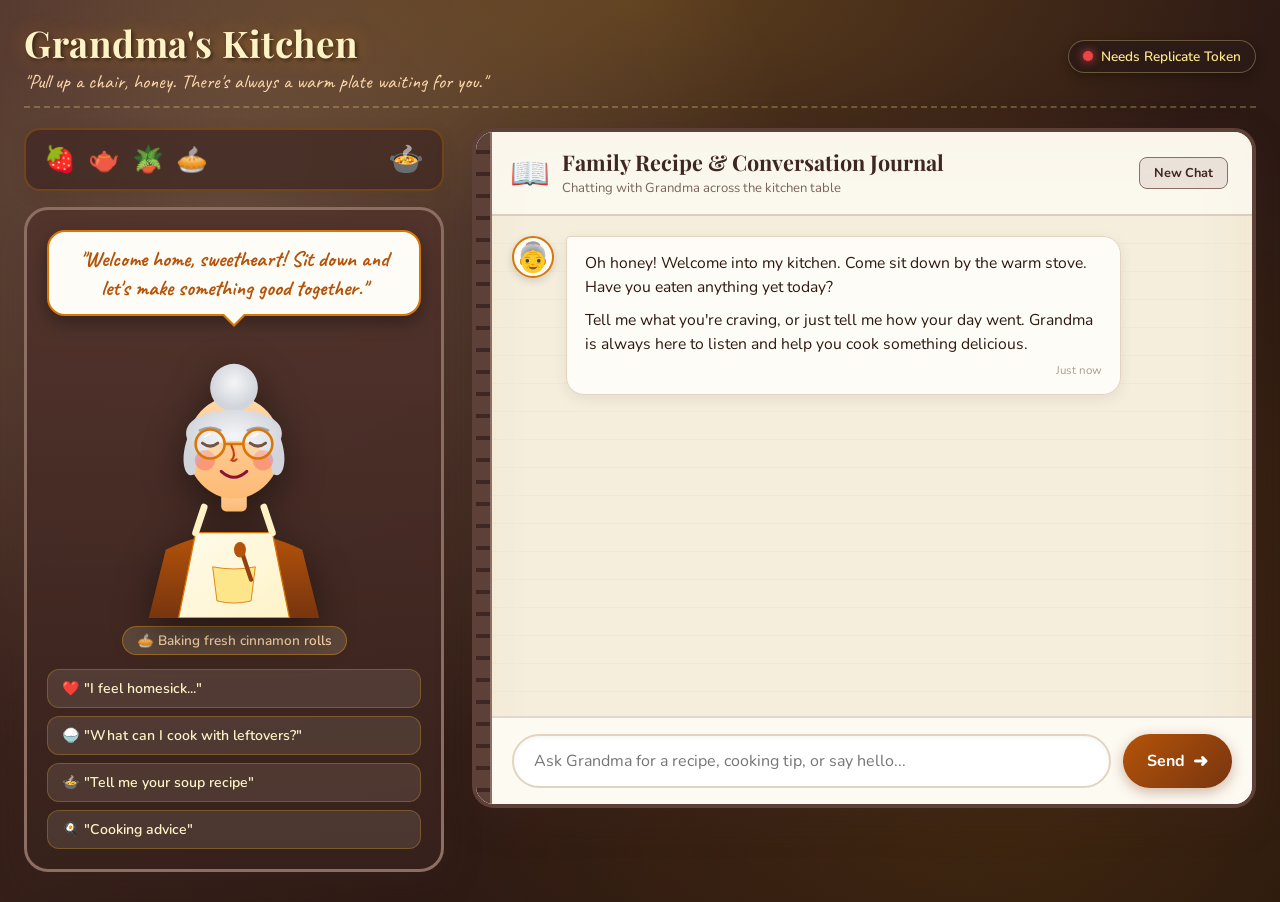
==== grandmas-kitchen/index.html @ b8f6bcdd "Add Grandma's Kitchen interactive AI chatbot" ====
<!DOCTYPE html>
<html lang="en">
<head>
  <meta charset="UTF-8">
  <meta name="viewport" content="width=device-width, initial-scale=1.0">
  <title>Grandma's Kitchen - Warm Comfort & Recipes</title>
  
  <!-- Google Fonts: Cozy serif + warm cursive/handwriting -->
  <link rel="preconnect" href="https://fonts.googleapis.com">
  <link rel="preconnect" href="https://fonts.gstatic.com" crossorigin>
  <link href="https://fonts.googleapis.com/css2?family=Caveat:wght@600;700&family=Nunito:wght@400;600;700;800&family=Playfair+Display:ital,wght@0,600;0,700;1,400&display=swap" rel="stylesheet">
  
  <link rel="stylesheet" href="style.css">
</head>
<body>
  <!-- Ambient Kitchen Background with warm lighting overlay -->
  <div class="kitchen-scene">
    <div class="warm-glow"></div>
    <div class="window-sunlight"></div>

    <!-- Kitchen Scene Top Header -->
    <header class="kitchen-header">
      <div class="header-content">
        <h1>Grandma's Kitchen</h1>
        <p class="tagline">"Pull up a chair, honey. There's always a warm plate waiting for you."</p>
      </div>
      <div class="api-status-pill" id="status-pill" title="Click to check or update API connection">
        <span class="status-indicator" id="status-dot"></span>
        <span id="status-text">Connecting to Grandma...</span>
      </div>
    </header>

    <!-- Main Experience Area -->
    <main class="kitchen-main">
      
      <!-- LEFT: Grandma in her Kitchen -->
      <section class="grandma-area">
        <!-- Cozy kitchen props & background elements -->
        <div class="kitchen-decor">
          <div class="cabinet-shelf">
            <span class="decor-item jar" title="Strawberry Jam">🍓</span>
            <span class="decor-item tea" title="Herbal Tea">🫖</span>
            <span class="decor-item plant" title="Kitchen Basil">🪴</span>
            <span class="decor-item pie" title="Fresh Baked Apple Pie">🥧</span>
          </div>
          
          <div class="stove-area">
            <div class="steam-pot" title="Soup simmering on the stove">
              <span class="steam s1">~</span>
              <span class="steam s2">~</span>
              <span class="steam s3">~</span>
              <div class="pot">🍲</div>
            </div>
          </div>
        </div>

        <!-- Grandma Character Illustration -->
        <div class="character-card">
          <!-- Speech thought / feeling bubble above Grandma -->
          <div class="grandma-speech-bubble" id="speech-bubble">
            <span id="bubble-text">"Welcome home, sweetheart! Sit down and let's make something good together."</span>
          </div>

          <div class="grandma-illustration" id="grandma-avatar">
            <!-- SVG Grandma with animations -->
            <svg viewBox="0 0 280 340" width="100%" height="100%" class="grandma-svg">
              <defs>
                <radialGradient id="hairGrad" cx="50%" cy="40%" r="50%">
                  <stop offset="0%" stop-color="#f5f5f7"/>
                  <stop offset="100%" stop-color="#d1d5db"/>
                </radialGradient>
                <linearGradient id="skinGrad" x1="0%" y1="0%" x2="0%" y2="100%">
                  <stop offset="0%" stop-color="#fed7aa"/>
                  <stop offset="100%" stop-color="#fdba74"/>
                </linearGradient>
                <linearGradient id="apronGrad" x1="0%" y1="0%" x2="100%" y2="100%">
                  <stop offset="0%" stop-color="#fffbeb"/>
                  <stop offset="100%" stop-color="#fef3c7"/>
                </linearGradient>
                <linearGradient id="dressGrad" x1="0%" y1="0%" x2="0%" y2="100%">
                  <stop offset="0%" stop-color="#b45309"/>
                  <stop offset="100%" stop-color="#78350f"/>
                </linearGradient>
              </defs>

              <!-- Body / Dress -->
              <path d="M 60 260 Q 140 220 220 260 L 240 340 L 40 340 Z" fill="url(#dressGrad)" />

              <!-- Floral / Checked Apron -->
              <path d="M 95 240 L 185 240 L 205 340 L 75 340 Z" fill="url(#apronGrad)" stroke="#d97706" stroke-width="1.5" />
              <!-- Apron Straps -->
              <line x1="105" y1="210" x2="95" y2="240" stroke="#fef3c7" stroke-width="8" stroke-linecap="round"/>
              <line x1="175" y1="210" x2="185" y2="240" stroke="#fef3c7" stroke-width="8" stroke-linecap="round"/>
              <!-- Apron Pocket -->
              <path d="M 115 280 Q 140 285 165 280 L 160 320 Q 140 325 120 320 Z" fill="#fde68a" stroke="#d97706" stroke-width="1" />
              <!-- Wooden Spoon in Pocket -->
              <line x1="150" y1="265" x2="160" y2="295" stroke="#92400e" stroke-width="5" stroke-linecap="round"/>
              <ellipse cx="147" cy="260" rx="7" ry="9" fill="#b45309"/>

              <!-- Neck -->
              <rect x="125" y="180" width="30" height="35" fill="url(#skinGrad)" rx="6"/>

              <!-- Head Base -->
              <ellipse cx="140" cy="140" rx="55" ry="60" fill="url(#skinGrad)" />

              <!-- Fluffy Hair Behind & Bun -->
              <circle cx="140" cy="70" r="28" fill="url(#hairGrad)" />
              <path d="M 85 130 C 70 85, 210 85, 195 130 C 205 160, 195 180, 185 170 C 185 120, 95 120, 95 170 C 85 180, 75 160, 85 130 Z" fill="url(#hairGrad)" />

              <!-- Rosy Cheeks -->
              <circle cx="106" cy="155" r="12" fill="#f43f5e" opacity="0.32" />
              <circle cx="174" cy="155" r="12" fill="#f43f5e" opacity="0.32" />

              <!-- Kind Eyes (with blinking animation) -->
              <g class="grandma-eyes">
                <!-- Eyebrows -->
                <path d="M 100 120 Q 112 114 124 120" stroke="#9ca3af" stroke-width="3" fill="none" stroke-linecap="round"/>
                <path d="M 156 120 Q 168 114 180 120" stroke="#9ca3af" stroke-width="3" fill="none" stroke-linecap="round"/>
                
                <!-- Eye curves / joyful smile lines -->
                <path d="M 103 135 Q 112 142 121 135" stroke="#451a03" stroke-width="3.5" fill="none" stroke-linecap="round" class="eye-left"/>
                <path d="M 159 135 Q 168 142 177 135" stroke="#451a03" stroke-width="3.5" fill="none" stroke-linecap="round" class="eye-right"/>
              </g>

              <!-- Reading Glasses -->
              <g class="grandma-glasses">
                <circle cx="112" cy="136" r="17" fill="rgba(255,255,255,0.25)" stroke="#d97706" stroke-width="3"/>
                <circle cx="168" cy="136" r="17" fill="rgba(255,255,255,0.25)" stroke="#d97706" stroke-width="3"/>
                <line x1="129" y1="136" x2="151" y2="136" stroke="#d97706" stroke-width="3"/>
                <!-- Glasses Glint -->
                <line x1="105" y1="128" x2="112" y2="124" stroke="#ffffff" stroke-width="2" opacity="0.75" stroke-linecap="round"/>
                <line x1="161" y1="128" x2="168" y2="124" stroke="#ffffff" stroke-width="2" opacity="0.75" stroke-linecap="round"/>
              </g>

              <!-- Gentle Nose -->
              <path d="M 137 138 Q 143 150 137 155 Q 140 157 143 154" stroke="#c2410c" stroke-width="2.5" fill="none" stroke-linecap="round"/>

              <!-- Warm Smile -->
              <path d="M 125 168 Q 140 182 155 168" stroke="#881337" stroke-width="3.5" fill="none" stroke-linecap="round" id="grandma-mouth"/>
            </svg>
          </div>

          <div class="grandma-status">
            <span class="baking-badge">🥧 Baking fresh cinnamon rolls</span>
          </div>

          <!-- Quick Suggestion Topic Buttons -->
          <div class="quick-topics">
            <button class="topic-btn" data-prompt="Grandma, I'm feeling a little homesick today...">❤️ "I feel homesick..."</button>
            <button class="topic-btn" data-prompt="Grandma, what can I cook with just eggs, rice, and soy sauce?">🍚 "What can I cook with leftovers?"</button>
            <button class="topic-btn" data-prompt="Grandma, how do you make the ultimate cozy chicken noodle soup?">🍲 "Tell me your soup recipe"</button>
            <button class="topic-btn" data-prompt="Grandma, how do you know when chicken is cooked without drying it out?">🍳 "Cooking advice"</button>
          </div>
        </div>
      </section>

      <!-- RIGHT: Cozy Recipe Book Chat Interface -->
      <section class="chat-area">
        <div class="recipe-book">
          <div class="book-spine"></div>
          
          <div class="book-header">
            <div class="book-title">
              <span class="book-icon">📖</span>
              <div>
                <h2>Family Recipe & Conversation Journal</h2>
                <span class="chat-subtitle">Chatting with Grandma across the kitchen table</span>
              </div>
            </div>
            <button class="clear-btn" id="clear-chat-btn" title="Start a fresh chat">New Chat</button>
          </div>

          <!-- Messages Container -->
          <div class="chat-messages" id="chat-messages">
            <!-- Welcome message from Grandma -->
            <div class="message grandma-msg">
              <div class="msg-avatar">👵</div>
              <div class="msg-bubble">
                <p>Oh honey! Welcome into my kitchen. Come sit down by the warm stove. Have you eaten anything yet today?</p>
                <p>Tell me what you're craving, or just tell me how your day went. Grandma is always here to listen and help you cook something delicious.</p>
                <span class="msg-time" id="welcome-time">Just now</span>
              </div>
            </div>
          </div>

          <!-- Typing Indicator -->
          <div class="typing-indicator" id="typing-indicator">
            <span class="indicator-avatar">👵</span>
            <div class="dots-bubble">
              <span class="dot"></span>
              <span class="dot"></span>
              <span class="dot"></span>
              <span class="indicator-text">Grandma is writing down her advice...</span>
            </div>
          </div>

          <!-- Chat Input Bar -->
          <form class="chat-input-area" id="chat-form">
            <input 
              type="text" 
              id="user-input" 
              placeholder="Ask Grandma for a recipe, cooking tip, or say hello..." 
              autocomplete="off"
              required
            >
            <button type="submit" id="send-btn" class="send-button">
              <span>Send</span>
              <span class="btn-arrow">➜</span>
            </button>
          </form>

        </div>
      </section>

    </main>

    <!-- Token Configuration Modal (Popup when token is needed) -->
    <div class="modal-backdrop" id="token-modal">
      <div class="modal-card">
        <div class="modal-icon">🔑</div>
        <h3>Replicate API Token</h3>
        <p>To connect Grandma to the <strong>Llama 3 8B Instruct</strong> model, enter your Replicate API token below.</p>
        <p class="privacy-note">🔒 Your token stays safely in your local browser storage and is never uploaded anywhere.</p>
        
        <input 
          type="password" 
          id="token-input" 
          placeholder="r8_..." 
          autocomplete="off"
        >
        
        <div class="modal-actions">
          <button type="button" class="btn-secondary" id="cancel-token-btn">Cancel</button>
          <button type="button" class="btn-primary" id="save-token-btn">Connect to Llama 3</button>
        </div>

        <small class="help-link">
          Need a token? Get one for free at <a href="https://replicate.com/account/api-tokens" target="_blank" rel="noopener">replicate.com/account/api-tokens</a>
        </small>
      </div>
    </div>

  </div>

  <script src="script.js"></script>
</body>
</html>
---- grandmas-kitchen/style.css ----
/* ===================================================
   GRANDMA'S KITCHEN - WARM & NOSTALGIC DESIGN
   =================================================== */

:root {
  --wood-dark: #3e2723;
  --wood-medium: #5d4037;
  --wood-warm: #8d6e63;
  --cream-light: #fdfbf7;
  --cream-paper: #fefcf6;
  --parchment: #f5eedc;
  --warm-amber: #d97706;
  --amber-gold: #f59e0b;
  --cinnamon: #b45309;
  --brick-red: #991b1b;
  --warm-text: #2d1810;
  --text-muted: #78645a;
  --border-cozy: #e2d4c0;
  --shadow-warm: 0 12px 36px rgba(62, 39, 35, 0.25);
  --shadow-soft: 0 4px 16px rgba(62, 39, 35, 0.12);
}

* {
  box-sizing: border-box;
  margin: 0;
  padding: 0;
}

body {
  font-family: 'Nunito', -apple-system, BlinkMacSystemFont, "Segoe UI", Roboto, sans-serif;
  color: var(--warm-text);
  background-color: #2b1b17;
  min-height: 100vh;
  overflow-x: hidden;
}

/* ===================================================
   KITCHEN SCENE & BACKGROUND
   =================================================== */
.kitchen-scene {
  position: relative;
  min-height: 100vh;
  display: flex;
  flex-direction: column;
  /* Rich warm kitchen wooden/brick wall textured gradient */
  background: 
    radial-gradient(circle at 18% 25%, rgba(254, 215, 170, 0.22) 0%, transparent 45%),
    radial-gradient(circle at 80% 80%, rgba(245, 158, 11, 0.14) 0%, transparent 50%),
    linear-gradient(135deg, #452a23 0%, #2e1a14 60%, #20120e 100%);
  padding: 18px 24px 30px;
}

/* Warm ambient sunlight through kitchen curtains */
.warm-glow {
  position: absolute;
  top: 0;
  left: 0;
  right: 0;
  height: 240px;
  background: radial-gradient(ellipse at 50% 0%, rgba(251, 191, 36, 0.18) 0%, transparent 70%);
  pointer-events: none;
  z-index: 1;
}

/* ===================================================
   HEADER
   =================================================== */
.kitchen-header {
  position: relative;
  z-index: 2;
  display: flex;
  justify-content: space-between;
  align-items: center;
  max-width: 1300px;
  width: 100%;
  margin: 0 auto 20px;
  padding-bottom: 12px;
  border-bottom: 2px dashed rgba(253, 230, 138, 0.25);
}

.kitchen-header h1 {
  font-family: 'Playfair Display', serif;
  font-size: 2.3rem;
  font-weight: 700;
  color: #fef3c7;
  text-shadow: 2px 2px 4px rgba(0, 0, 0, 0.5), 0 0 20px rgba(245, 158, 11, 0.35);
  letter-spacing: 0.5px;
}

.kitchen-header .tagline {
  font-family: 'Caveat', cursive;
  font-size: 1.25rem;
  color: #fed7aa;
  margin-top: 2px;
}

/* API Status Pill */
.api-status-pill {
  display: inline-flex;
  align-items: center;
  gap: 8px;
  background: rgba(43, 27, 23, 0.85);
  border: 1.5px solid rgba(253, 230, 138, 0.3);
  padding: 6px 14px;
  border-radius: 30px;
  font-size: 0.85rem;
  font-weight: 600;
  color: #fde68a;
  cursor: pointer;
  transition: all 0.2s ease;
  box-shadow: 0 4px 12px rgba(0,0,0,0.3);
}

.api-status-pill:hover {
  background: rgba(69, 42, 35, 0.95);
  border-color: var(--amber-gold);
  transform: translateY(-1px);
}

.status-indicator {
  width: 10px;
  height: 10px;
  border-radius: 50%;
  background-color: #f59e0b; /* Amber = pending */
  box-shadow: 0 0 8px #f59e0b;
}

.status-indicator.connected {
  background-color: #10b981; /* Green = connected */
  box-shadow: 0 0 10px #10b981;
}

.status-indicator.error {
  background-color: #ef4444; /* Red = needs token/error */
  box-shadow: 0 0 10px #ef4444;
}

/* ===================================================
   MAIN CONTENT GRID: Grandma Left, Chat Right
   =================================================== */
.kitchen-main {
  position: relative;
  z-index: 2;
  display: grid;
  grid-template-columns: 420px 1fr;
  gap: 28px;
  max-width: 1300px;
  width: 100%;
  margin: 0 auto;
  flex: 1;
}

/* ===================================================
   LEFT: GRANDMA CHARACTER & KITCHEN PROPS
   =================================================== */
.grandma-area {
  display: flex;
  flex-direction: column;
  gap: 16px;
}

/* Kitchen shelf / simmering pot */
.kitchen-decor {
  display: flex;
  justify-content: space-between;
  align-items: center;
  background: rgba(62, 39, 35, 0.7);
  border: 2px solid rgba(217, 119, 6, 0.3);
  border-radius: 16px;
  padding: 10px 18px;
  box-shadow: var(--shadow-soft);
}

.cabinet-shelf {
  display: flex;
  gap: 12px;
  font-size: 1.6rem;
}

.decor-item {
  transition: transform 0.2s ease;
  cursor: default;
}

.decor-item:hover {
  transform: scale(1.2) translateY(-2px);
}

.stove-area {
  display: flex;
  align-items: center;
}

.steam-pot {
  position: relative;
  display: flex;
  align-items: center;
  font-size: 1.8rem;
}

.pot {
  animation: pot-simmer 2s infinite ease-in-out;
}

@keyframes pot-simmer {
  0%, 100% { transform: translateY(0); }
  50% { transform: translateY(-2px); }
}

/* Steam particles rising */
.steam {
  position: absolute;
  top: -16px;
  font-size: 1.1rem;
  color: rgba(255, 255, 255, 0.65);
  font-weight: bold;
  animation: steam-rise 2.2s infinite linear;
  opacity: 0;
}

.steam.s1 { left: 4px; animation-delay: 0s; }
.steam.s2 { left: 16px; animation-delay: 0.8s; }
.steam.s3 { left: 28px; animation-delay: 1.5s; }

@keyframes steam-rise {
  0% { transform: translateY(0) scale(0.8); opacity: 0; }
  40% { opacity: 0.7; }
  100% { transform: translateY(-22px) scale(1.3); opacity: 0; }
}

/* Character Card */
.character-card {
  background: 
    linear-gradient(180deg, rgba(82, 51, 44, 0.9) 0%, rgba(55, 33, 28, 0.95) 100%);
  border: 3px solid #8d6e63;
  border-radius: 24px;
  padding: 20px;
  box-shadow: var(--shadow-warm);
  display: flex;
  flex-direction: column;
  align-items: center;
  position: relative;
}

/* Speech / Thought bubble above Grandma */
.grandma-speech-bubble {
  position: relative;
  background: var(--cream-paper);
  border: 2px solid #d97706;
  border-radius: 18px;
  padding: 12px 18px;
  margin-bottom: 12px;
  box-shadow: 0 6px 18px rgba(0, 0, 0, 0.35);
  width: 100%;
  text-align: center;
}

.grandma-speech-bubble::after {
  content: '';
  position: absolute;
  bottom: -10px;
  left: 50%;
  transform: translateX(-50%);
  border-width: 10px 10px 0;
  border-style: solid;
  border-color: var(--cream-paper) transparent;
  display: block;
  width: 0;
}

.grandma-speech-bubble::before {
  content: '';
  position: absolute;
  bottom: -13px;
  left: 50%;
  transform: translateX(-50%);
  border-width: 12px 12px 0;
  border-style: solid;
  border-color: #d97706 transparent;
  display: block;
  width: 0;
}

#bubble-text {
  font-family: 'Caveat', cursive;
  font-size: 1.35rem;
  font-weight: 700;
  color: var(--cinnamon);
  line-height: 1.35;
}

/* Grandma Illustration SVG Container */
.grandma-illustration {
  width: 250px;
  height: 290px;
  position: relative;
  filter: drop-shadow(0 12px 20px rgba(0, 0, 0, 0.45));
  animation: grandma-breathe 4.5s infinite ease-in-out;
}

@keyframes grandma-breathe {
  0%, 100% { transform: translateY(0); }
  50% { transform: translateY(-4px); }
}

/* Eyes Blinking Animation */
.grandma-eyes {
  animation: eye-blink 5s infinite;
  transform-origin: 140px 135px;
}

@keyframes eye-blink {
  0%, 96%, 100% { transform: scaleY(1); }
  98% { transform: scaleY(0.1); }
}

/* Cheerful talking animation when Grandma replies */
.character-card.is-talking .grandma-illustration {
  animation: grandma-talking 0.6s infinite alternate ease-in-out;
}

@keyframes grandma-talking {
  0% { transform: rotate(-1deg) translateY(0); }
  100% { transform: rotate(1deg) translateY(-3px); }
}

.grandma-status {
  margin: 8px 0 14px;
}

.baking-badge {
  display: inline-block;
  background: rgba(254, 243, 199, 0.15);
  border: 1px solid rgba(245, 158, 11, 0.4);
  color: #fed7aa;
  padding: 4px 14px;
  border-radius: 20px;
  font-size: 0.85rem;
  font-weight: 600;
}

/* Quick conversation starter buttons */
.quick-topics {
  display: flex;
  flex-direction: column;
  gap: 8px;
  width: 100%;
}

.topic-btn {
  background: rgba(253, 246, 227, 0.1);
  border: 1.5px solid rgba(251, 191, 36, 0.25);
  color: #fef3c7;
  font-family: 'Nunito', sans-serif;
  font-size: 0.88rem;
  font-weight: 600;
  padding: 9px 14px;
  border-radius: 12px;
  cursor: pointer;
  text-align: left;
  transition: all 0.2s ease;
}

.topic-btn:hover {
  background: rgba(217, 119, 6, 0.35);
  border-color: #f59e0b;
  transform: translateX(4px);
  color: #fff;
}

/* ===================================================
   RIGHT: RECIPE BOOK CHAT INTERFACE
   =================================================== */
.chat-area {
  display: flex;
  flex-direction: column;
  height: 680px;
}

.recipe-book {
  position: relative;
  background: var(--parchment);
  border-radius: 22px;
  border: 4px solid var(--wood-medium);
  box-shadow: 
    var(--shadow-warm),
    inset 0 0 60px rgba(180, 83, 9, 0.08);
  display: flex;
  flex-direction: column;
  height: 100%;
  overflow: hidden;
}

/* Vintage wooden/leather spine on the left edge */
.recipe-book::before {
  content: '';
  position: absolute;
  top: 0;
  bottom: 0;
  left: 0;
  width: 14px;
  background: repeating-linear-gradient(
    180deg,
    #5d4037 0px,
    #5d4037 18px,
    #3e2723 18px,
    #3e2723 22px
  );
  border-right: 2px solid #8d6e63;
  z-index: 5;
}

/* Book Header */
.book-header {
  display: flex;
  justify-content: space-between;
  align-items: center;
  padding: 16px 24px 16px 34px;
  border-bottom: 2px solid rgba(141, 110, 99, 0.3);
  background: rgba(254, 252, 246, 0.7);
}

.book-title {
  display: flex;
  align-items: center;
  gap: 12px;
}

.book-icon {
  font-size: 2rem;
}

.book-header h2 {
  font-family: 'Playfair Display', serif;
  font-size: 1.35rem;
  color: var(--wood-dark);
}

.chat-subtitle {
  font-size: 0.82rem;
  color: var(--text-muted);
}

.clear-btn {
  background: rgba(141, 110, 99, 0.15);
  border: 1px solid var(--wood-warm);
  color: var(--wood-dark);
  font-family: 'Nunito', sans-serif;
  font-weight: 700;
  font-size: 0.8rem;
  padding: 6px 14px;
  border-radius: 8px;
  cursor: pointer;
  transition: all 0.2s;
}

.clear-btn:hover {
  background: var(--wood-dark);
  color: #fff;
}

/* Chat Messages Scrolling Container */
.chat-messages {
  flex: 1;
  padding: 20px 24px 20px 36px;
  overflow-y: auto;
  display: flex;
  flex-direction: column;
  gap: 16px;
  /* Lined notebook look */
  background: repeating-linear-gradient(
    180deg,
    transparent 0px,
    transparent 27px,
    rgba(141, 110, 99, 0.08) 28px
  );
}

/* Custom scrollbar */
.chat-messages::-webkit-scrollbar {
  width: 7px;
}
.chat-messages::-webkit-scrollbar-track {
  background: rgba(0, 0, 0, 0.05);
}
.chat-messages::-webkit-scrollbar-thumb {
  background: var(--wood-warm);
  border-radius: 4px;
}

/* Message Styles */
.message {
  display: flex;
  gap: 12px;
  max-width: 85%;
  animation: message-pop 0.3s cubic-bezier(0.175, 0.885, 0.32, 1.275);
}

@keyframes message-pop {
  from { opacity: 0; transform: translateY(10px) scale(0.97); }
  to { opacity: 1; transform: translateY(0) scale(1); }
}

.message.grandma-msg {
  align-self: flex-start;
}

.message.user-msg {
  align-self: flex-end;
  flex-direction: row-reverse;
}

.msg-avatar {
  font-size: 1.8rem;
  width: 42px;
  height: 42px;
  border-radius: 50%;
  background: var(--cream-paper);
  border: 2px solid var(--warm-amber);
  display: flex;
  align-items: center;
  justify-content: center;
  flex-shrink: 0;
  box-shadow: 0 3px 8px rgba(0,0,0,0.15);
}

.user-msg .msg-avatar {
  border-color: #3b82f6;
  background: #eff6ff;
}

.msg-bubble {
  background: var(--cream-paper);
  border: 1.5px solid var(--border-cozy);
  border-radius: 18px;
  border-top-left-radius: 4px;
  padding: 14px 18px;
  box-shadow: 0 4px 14px rgba(62, 39, 35, 0.08);
  color: var(--warm-text);
  line-height: 1.55;
  font-size: 0.98rem;
}

.user-msg .msg-bubble {
  background: #fffbeb;
  border-color: #fde68a;
  border-radius: 18px;
  border-top-right-radius: 4px;
  color: #451a03;
}

.msg-bubble p + p {
  margin-top: 8px;
}

.msg-time {
  display: block;
  font-size: 0.72rem;
  color: #a89f91;
  margin-top: 6px;
  text-align: right;
}

/* Typing Indicator */
.typing-indicator {
  display: none;
  align-items: center;
  gap: 12px;
  padding: 10px 24px 10px 36px;
}

.typing-indicator.active {
  display: flex;
}

.indicator-avatar {
  font-size: 1.8rem;
  animation: grandma-talking 0.8s infinite alternate ease-in-out;
}

.dots-bubble {
  display: flex;
  align-items: center;
  gap: 6px;
  background: var(--cream-paper);
  border: 1.5px solid var(--border-cozy);
  padding: 10px 18px;
  border-radius: 18px;
  border-top-left-radius: 4px;
  box-shadow: 0 4px 14px rgba(62, 39, 35, 0.08);
}

.dot {
  width: 8px;
  height: 8px;
  border-radius: 50%;
  background-color: var(--cinnamon);
  animation: bounce 1.4s infinite ease-in-out both;
}

.dot:nth-child(1) { animation-delay: -0.32s; }
.dot:nth-child(2) { animation-delay: -0.16s; }
.dot:nth-child(3) { animation-delay: 0s; }

@keyframes bounce {
  0%, 80%, 100% { transform: scale(0); }
  40% { transform: scale(1); }
}

.indicator-text {
  font-size: 0.85rem;
  font-style: italic;
  color: var(--cinnamon);
  margin-left: 8px;
}

/* Input Form Bar */
.chat-input-area {
  display: flex;
  gap: 12px;
  padding: 16px 20px 16px 36px;
  border-top: 2px solid rgba(141, 110, 99, 0.25);
  background: rgba(254, 252, 246, 0.9);
}

.chat-input-area input {
  flex: 1;
  font-family: 'Nunito', sans-serif;
  font-size: 1rem;
  padding: 14px 20px;
  border: 2px solid var(--border-cozy);
  border-radius: 30px;
  background: #ffffff;
  color: var(--warm-text);
  outline: none;
  transition: all 0.2s;
  box-shadow: inset 0 2px 4px rgba(0, 0, 0, 0.04);
}

.chat-input-area input:focus {
  border-color: var(--warm-amber);
  box-shadow: 0 0 0 3px rgba(217, 119, 6, 0.15);
}

.send-button {
  display: flex;
  align-items: center;
  gap: 8px;
  background: linear-gradient(135deg, var(--cinnamon) 0%, #78350f 100%);
  color: #fff;
  border: none;
  border-radius: 30px;
  padding: 0 24px;
  font-family: 'Nunito', sans-serif;
  font-weight: 700;
  font-size: 1rem;
  cursor: pointer;
  transition: all 0.2s ease;
  box-shadow: 0 4px 14px rgba(120, 53, 15, 0.35);
}

.send-button:hover {
  background: linear-gradient(135deg, #d97706 0%, var(--cinnamon) 100%);
  transform: translateY(-2px);
  box-shadow: 0 6px 18px rgba(120, 53, 15, 0.45);
}

.send-button:active {
  transform: translateY(1px);
}

.btn-arrow {
  font-size: 1.1rem;
  transition: transform 0.2s;
}

.send-button:hover .btn-arrow {
  transform: translateX(3px);
}

/* ===================================================
   TOKEN MODAL (Clean, friendly popup)
   =================================================== */
.modal-backdrop {
  position: fixed;
  inset: 0;
  background: rgba(20, 10, 8, 0.75);
  backdrop-filter: blur(4px);
  display: none;
  align-items: center;
  justify-content: center;
  z-index: 100;
  padding: 20px;
}

.modal-backdrop.open {
  display: flex;
}

.modal-card {
  background: var(--cream-paper);
  border: 3px solid var(--wood-warm);
  border-radius: 20px;
  padding: 28px;
  max-width: 480px;
  width: 100%;
  box-shadow: 0 20px 50px rgba(0, 0, 0, 0.6);
  text-align: center;
  animation: modal-enter 0.25s ease-out;
}

@keyframes modal-enter {
  from { opacity: 0; transform: scale(0.92); }
  to { opacity: 1; transform: scale(1); }
}

.modal-icon {
  font-size: 2.8rem;
  margin-bottom: 8px;
}

.modal-card h3 {
  font-family: 'Playfair Display', serif;
  font-size: 1.6rem;
  color: var(--wood-dark);
  margin-bottom: 10px;
}

.modal-card p {
  color: var(--text-muted);
  font-size: 0.95rem;
  line-height: 1.5;
  margin-bottom: 8px;
}

.privacy-note {
  font-size: 0.85rem !important;
  color: #059669 !important;
  font-weight: 600;
  margin-bottom: 18px !important;
}

.modal-card input {
  width: 100%;
  font-family: monospace;
  font-size: 1rem;
  padding: 12px 16px;
  border: 2px solid var(--border-cozy);
  border-radius: 12px;
  outline: none;
  margin-bottom: 18px;
}

.modal-card input:focus {
  border-color: var(--warm-amber);
}

.modal-actions {
  display: flex;
  gap: 12px;
  justify-content: center;
  margin-bottom: 14px;
}

.btn-secondary {
  background: #e5e7eb;
  border: none;
  padding: 10px 20px;
  border-radius: 10px;
  font-family: 'Nunito', sans-serif;
  font-weight: 700;
  cursor: pointer;
  color: #374151;
}

.btn-primary {
  background: var(--cinnamon);
  border: none;
  padding: 10px 22px;
  border-radius: 10px;
  font-family: 'Nunito', sans-serif;
  font-weight: 700;
  cursor: pointer;
  color: #fff;
}

.btn-primary:hover {
  background: var(--amber-gold);
}

.help-link {
  display: block;
  font-size: 0.8rem;
  color: var(--text-muted);
}

.help-link a {
  color: var(--cinnamon);
  font-weight: 700;
  text-decoration: underline;
}

/* ===================================================
   RESPONSIVE DESIGN (Tablets & Mobile)
   =================================================== */
@media (max-width: 992px) {
  .kitchen-main {
    grid-template-columns: 1fr;
  }
  
  .grandma-area {
    order: 1;
  }
  
  .chat-area {
    order: 2;
    height: 580px;
  }
  
  .grandma-illustration {
    width: 180px;
    height: 220px;
  }
}
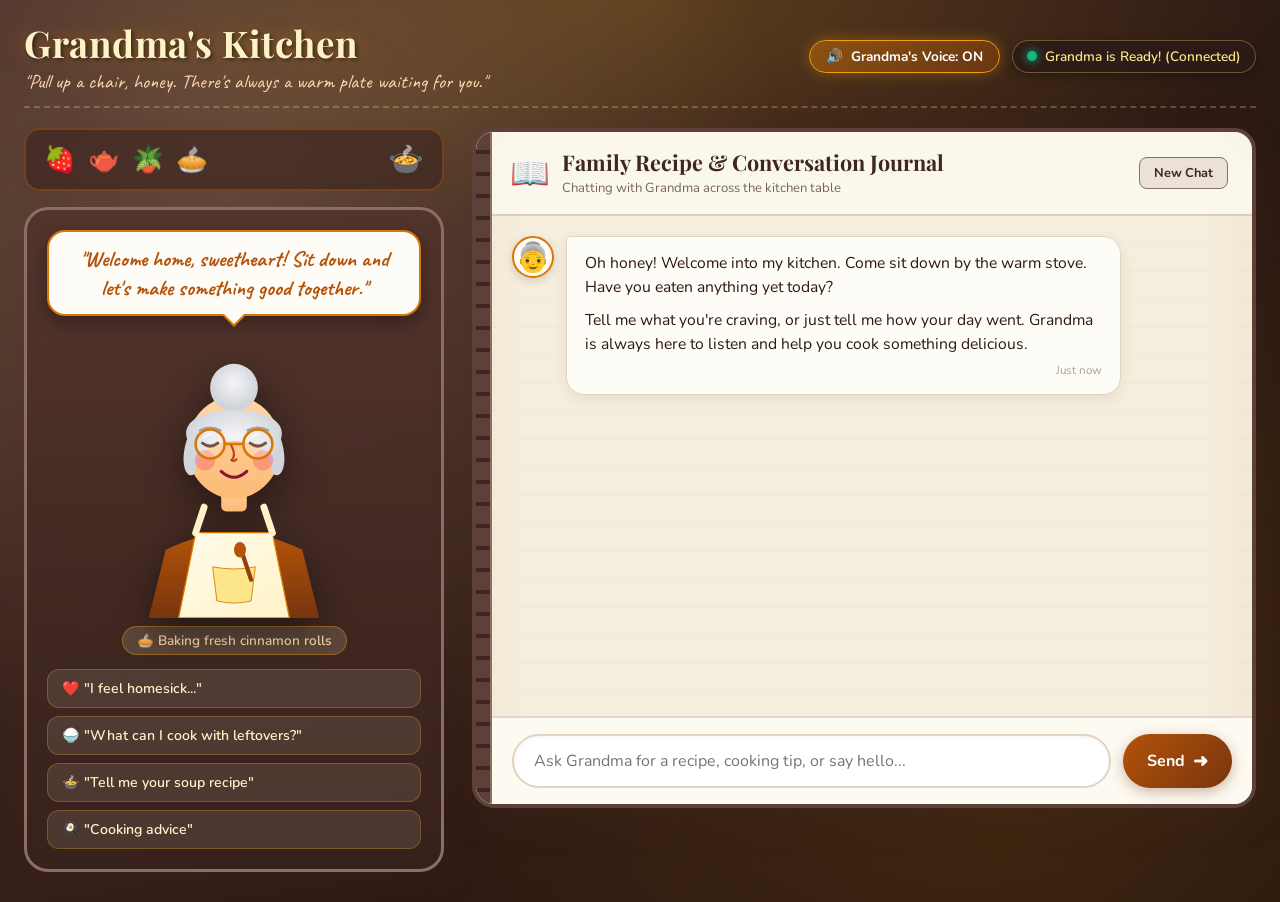
==== commit f0eb9b48: "Add talking speech synthesis voice with synchronized mouth and rocking animations" ====
--- a/grandmas-kitchen/index.html
+++ b/grandmas-kitchen/index.html
@@ -24,9 +24,15 @@
         <h1>Grandma's Kitchen</h1>
         <p class="tagline">"Pull up a chair, honey. There's always a warm plate waiting for you."</p>
       </div>
-      <div class="api-status-pill" id="status-pill" title="Click to check or update API connection">
-        <span class="status-indicator" id="status-dot"></span>
-        <span id="status-text">Connecting to Grandma...</span>
+      <div class="header-controls">
+        <button class="voice-toggle-btn active" id="voice-toggle-btn" title="Toggle Grandma's spoken voice">
+          <span class="voice-icon" id="voice-icon">🔊</span>
+          <span class="voice-label" id="voice-label">Grandma's Voice: ON</span>
+        </button>
+        <div class="api-status-pill" id="status-pill" title="Click to check or update API connection">
+          <span class="status-indicator" id="status-dot"></span>
+          <span id="status-text">Connecting to Grandma...</span>
+        </div>
       </div>
     </header>
 
--- a/grandmas-kitchen/style.css
+++ b/grandmas-kitchen/style.css
@@ -94,6 +94,52 @@
   margin-top: 2px;
 }
 
+/* Header controls (Voice + Status) */
+.header-controls {
+  display: flex;
+  align-items: center;
+  gap: 12px;
+}
+
+.voice-toggle-btn {
+  display: inline-flex;
+  align-items: center;
+  gap: 8px;
+  background: rgba(43, 27, 23, 0.85);
+  border: 1.5px solid rgba(253, 230, 138, 0.3);
+  padding: 6px 16px;
+  border-radius: 30px;
+  font-family: 'Nunito', sans-serif;
+  font-size: 0.85rem;
+  font-weight: 700;
+  color: #fef3c7;
+  cursor: pointer;
+  transition: all 0.2s ease;
+  box-shadow: 0 4px 12px rgba(0,0,0,0.3);
+}
+
+.voice-toggle-btn:hover {
+  background: rgba(69, 42, 35, 0.95);
+  border-color: var(--amber-gold);
+  transform: translateY(-1px);
+}
+
+.voice-toggle-btn.active {
+  background: linear-gradient(135deg, rgba(217, 119, 6, 0.45) 0%, rgba(180, 83, 9, 0.35) 100%);
+  border-color: #f59e0b;
+  color: #fff;
+  box-shadow: 0 0 14px rgba(245, 158, 11, 0.35);
+}
+
+.voice-toggle-btn.speaking {
+  animation: voice-pulse 1s infinite alternate ease-in-out;
+}
+
+@keyframes voice-pulse {
+  from { box-shadow: 0 0 8px #f59e0b; }
+  to { box-shadow: 0 0 20px #f59e0b, 0 0 30px rgba(217, 119, 6, 0.6); }
+}
+
 /* API Status Pill */
 .api-status-pill {
   display: inline-flex;
@@ -316,12 +362,22 @@
 
 /* Cheerful talking animation when Grandma replies */
 .character-card.is-talking .grandma-illustration {
-  animation: grandma-talking 0.6s infinite alternate ease-in-out;
+  animation: grandma-talking 0.4s infinite alternate ease-in-out;
+}
+
+.character-card.is-talking #grandma-mouth {
+  animation: mouth-move 0.35s infinite alternate ease-in-out;
+  transform-origin: 140px 170px;
+}
+
+@keyframes mouth-move {
+  0% { transform: scaleY(0.7); }
+  100% { transform: scaleY(1.5) scaleX(1.1); }
 }
 
 @keyframes grandma-talking {
-  0% { transform: rotate(-1deg) translateY(0); }
-  100% { transform: rotate(1deg) translateY(-3px); }
+  0% { transform: rotate(-1.5deg) translateY(0); }
+  100% { transform: rotate(1.5deg) translateY(-4px); }
 }
 
 .grandma-status {
